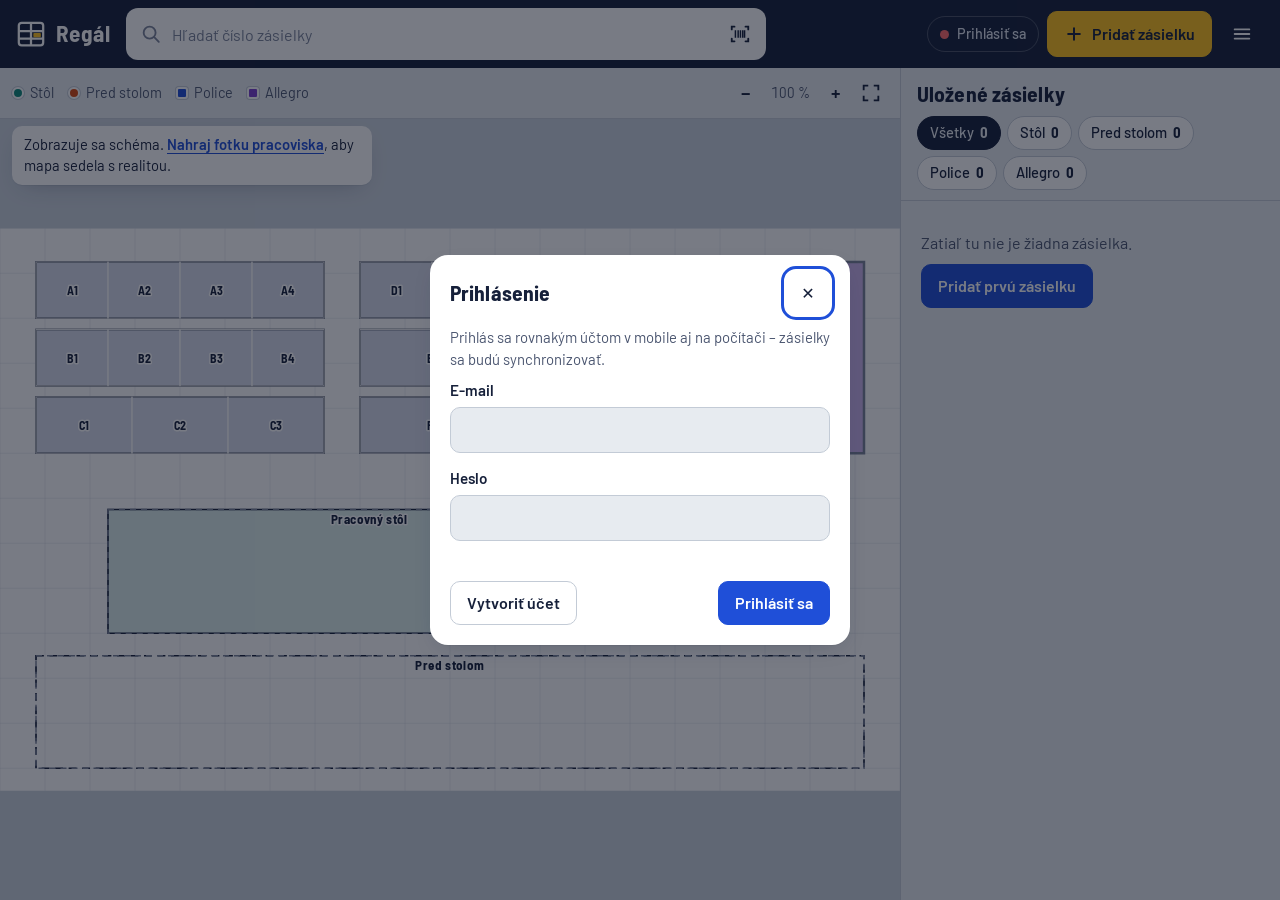
==== index.html @ 39868f77 "Regál 1.0.1 – evidencia zásielok" ====
<!doctype html>
<html lang="sk">
<head>
  <meta charset="utf-8">
  <meta name="viewport" content="width=device-width, initial-scale=1, viewport-fit=cover">
  <title>Regál – kde je zásielka</title>
  <meta name="description" content="Evidencia uložených zásielok: naskenuj, označ miesto, nájdi za pár sekúnd.">
  <meta name="theme-color" content="#16203A">
  <meta name="color-scheme" content="light dark">
  <link rel="manifest" href="manifest.webmanifest">
  <link rel="icon" href="icons/icon.svg" type="image/svg+xml">
  <link rel="apple-touch-icon" href="icons/apple-touch-icon.png">
  <meta name="apple-mobile-web-app-capable" content="yes">
  <meta name="mobile-web-app-capable" content="yes">
  <meta name="apple-mobile-web-app-title" content="Regál">
  <meta name="apple-mobile-web-app-status-bar-style" content="default">
  <link rel="stylesheet" href="css/app.css">
  <script type="module" src="js/app.js"></script>
</head>
<body>
  <a class="skip" href="#q">Preskočiť na hľadanie</a>

  <header class="top">
    <div class="brand" aria-label="Regál">
      <svg viewBox="0 0 32 32" aria-hidden="true"><rect x="3" y="4" width="26" height="24" rx="3" fill="none" stroke="currentColor" stroke-width="2.4"/><path d="M3 13h26M3 21h26M16 4v24" stroke="currentColor" stroke-width="2.4"/><rect x="18.5" y="14.8" width="8" height="4.6" rx="1" fill="var(--signal)"/></svg>
      <span>Regál</span>
    </div>
    <form class="search" role="search" onsubmit="return false">
      <label for="q" class="sr-only">Číslo zásielky</label>
      <svg class="search-ico" viewBox="0 0 24 24" aria-hidden="true"><circle cx="10.5" cy="10.5" r="6.5" fill="none" stroke="currentColor" stroke-width="2"/><path d="m15.5 15.5 5 5" stroke="currentColor" stroke-width="2" stroke-linecap="round"/></svg>
      <input id="q" type="search" placeholder="Hľadať číslo zásielky" autocomplete="off" autocorrect="off" spellcheck="false" autocapitalize="characters" enterkeyhint="search">
      <button type="button" class="icon-btn" id="scan-search" aria-label="Naskenovať a nájsť zásielku" title="Naskenovať a nájsť">
        <svg viewBox="0 0 24 24" aria-hidden="true"><path d="M3 7V4h3M21 7V4h-3M3 17v3h3M21 17v3h-3" fill="none" stroke="currentColor" stroke-width="2" stroke-linecap="round"/><path d="M7 8v8M10 8v8M12.5 8v8M15 8v8M17 8v8" stroke="currentColor" stroke-width="1.6"/></svg>
      </button>
    </form>
    <div class="top-actions">
      <button type="button" class="sync-pill" id="sync-pill" data-state="idle"><span class="dot" aria-hidden="true"></span><span class="txt">Načítavam…</span><span class="txt-short" aria-hidden="true"></span></button>
      <button type="button" class="btn primary add-btn" id="add-btn">
        <svg viewBox="0 0 24 24" aria-hidden="true"><path d="M12 5v14M5 12h14" stroke="currentColor" stroke-width="2.4" stroke-linecap="round"/></svg>
        <span>Pridať zásielku</span>
      </button>
      <button type="button" class="icon-btn" id="menu-btn" aria-label="Nastavenia a nástroje">
        <svg viewBox="0 0 24 24" aria-hidden="true"><path d="M4 7h16M4 12h16M4 17h16" stroke="currentColor" stroke-width="2" stroke-linecap="round"/></svg>
      </button>
    </div>
  </header>

  <div id="banner" class="banner" hidden></div>

  <main class="layout">
    <section class="map-panel" aria-label="Mapa pracoviska">
      <div class="map-tools">
        <ul class="legend" aria-label="Legenda">
          <li><i class="lg lg-table"></i>Stôl</li>
          <li><i class="lg lg-front"></i>Pred stolom</li>
          <li><i class="lg lg-shelf"></i>Police</li>
          <li><i class="lg lg-allegro"></i>Allegro</li>
        </ul>
        <div class="zoom" role="group" aria-label="Priblíženie">
          <button type="button" class="icon-btn small" data-zoom="out" aria-label="Oddialiť">−</button>
          <span id="zoom-level" aria-live="off">100 %</span>
          <button type="button" class="icon-btn small" data-zoom="in" aria-label="Priblížiť">+</button>
          <button type="button" class="icon-btn small" data-zoom="fit" aria-label="Zobraziť celé pracovisko">
            <svg viewBox="0 0 24 24" aria-hidden="true"><path d="M4 9V4h5M20 9V4h-5M4 15v5h5M20 15v5h-5" fill="none" stroke="currentColor" stroke-width="2"/></svg>
          </button>
        </div>
      </div>
      <div id="map" class="map-root"></div>
      <div id="no-photo" class="no-photo" hidden>
        Zobrazuje sa schéma. <button type="button" class="link" data-open-photo>Nahraj fotku pracoviska</button>, aby mapa sedela s realitou.
      </div>

      <div id="place-bar" class="action-bar" hidden>
        <p class="ab-text" data-place-text></p>
        <div class="ab-buttons">
          <button type="button" class="btn" data-place-cancel>Zrušiť</button>
          <button type="button" class="btn primary" data-place-confirm disabled>Potvrdiť miesto</button>
        </div>
      </div>

      <div id="calib-bar" class="action-bar calib" hidden>
        <p class="ab-text">Vyber zónu a potiahni jej rohy na správne miesto na fotke. Celú zónu posunieš potiahnutím jej vnútra.</p>
        <div class="calib-groups" data-calib-groups></div>
        <div class="ab-buttons">
          <button type="button" class="btn small" data-calib-dir>Sektory vedľa seba</button>
          <button type="button" class="btn small" data-calib-reverse>Poradie 1→4</button>
          <button type="button" class="btn small ghost" data-calib-reset>Predvolené</button>
          <span class="spacer"></span>
          <button type="button" class="btn" data-calib-cancel>Zrušiť</button>
          <button type="button" class="btn primary" data-calib-save>Uložiť zóny</button>
        </div>
      </div>

      <article id="result" class="result" hidden aria-live="polite"></article>
    </section>

    <aside class="side" aria-label="Zoznam zásielok">
      <div class="side-head">
        <h2>Uložené zásielky</h2>
        <div class="filters" role="group" aria-label="Filtrovať podľa miesta" id="filters"></div>
      </div>
      <ul id="list" class="plist"></ul>
    </aside>
  </main>

  <nav class="bottom-nav" aria-label="Rýchle akcie">
    <button type="button" data-nav="search"><svg viewBox="0 0 24 24" aria-hidden="true"><circle cx="10.5" cy="10.5" r="6.5" fill="none" stroke="currentColor" stroke-width="2"/><path d="m15.5 15.5 5 5" stroke="currentColor" stroke-width="2" stroke-linecap="round"/></svg>Hľadať</button>
    <button type="button" data-nav="scan-add" class="nav-primary"><svg viewBox="0 0 24 24" aria-hidden="true"><path d="M3 7V4h3M21 7V4h-3M3 17v3h3M21 17v3h-3" fill="none" stroke="currentColor" stroke-width="2" stroke-linecap="round"/><path d="M12 8v8M8 12h8" stroke="currentColor" stroke-width="2.2" stroke-linecap="round"/></svg>Skenovať a pridať</button>
    <button type="button" data-nav="list"><svg viewBox="0 0 24 24" aria-hidden="true"><path d="M8 6h12M8 12h12M8 18h12M4 6h.01M4 12h.01M4 18h.01" stroke="currentColor" stroke-width="2.2" stroke-linecap="round"/></svg>Zoznam</button>
  </nav>

  <!-- Pridanie zásielky -->
  <dialog id="add-dialog" class="sheet" aria-labelledby="add-title">
    <form method="dialog" id="add-form" novalidate>
      <header class="sheet-head">
        <h2 id="add-title">Pridať zásielku</h2>
        <button type="button" class="icon-btn" data-close aria-label="Zavrieť">✕</button>
      </header>
      <label class="field">
        <span>Číslo zásielky</span>
        <div class="input-row">
          <input name="number" id="add-number" class="big-input" autocomplete="off" autocorrect="off" spellcheck="false" autocapitalize="characters" inputmode="text" required>
          <button type="button" class="btn" data-scan-add>
            <svg viewBox="0 0 24 24" aria-hidden="true"><path d="M3 7V4h3M21 7V4h-3M3 17v3h3M21 17v3h-3" fill="none" stroke="currentColor" stroke-width="2" stroke-linecap="round"/><path d="M7 8v8M10 8v8M12.5 8v8M15 8v8M17 8v8" stroke="currentColor" stroke-width="1.6"/></svg>
            Skenovať
          </button>
        </div>
        <small class="field-msg" data-number-msg></small>
      </label>
      <fieldset class="field">
        <legend>Obal</legend>
        <div class="segmented">
          <label><input type="radio" name="package_type" value="box" checked><span>Krabica</span></label>
          <label><input type="radio" name="package_type" value="bag"><span>Sáčok</span></label>
        </div>
      </fieldset>
      <label class="switch-row">
        <input type="checkbox" name="allegro" role="switch">
        <span class="switch" aria-hidden="true"></span>
        <span><b>Allegro zásielka</b><small>Uloží sa rovno na fialovú Allegro policu, bez výberu miesta.</small></span>
      </label>
      <label class="field">
        <span>Poznámka <small>(nepovinné)</small></span>
        <input name="note" maxlength="500" autocomplete="off">
      </label>
      <p class="hint">Miesto vyberieš ďalším krokom jedným ťuknutím na mapu. Na policiach sa sektor určí sám.</p>
      <div class="actions">
        <button type="submit" class="btn primary wide" data-add-submit>Vybrať miesto na mape</button>
      </div>
    </form>
  </dialog>

  <!-- Úprava zásielky -->
  <dialog id="edit-dialog" class="sheet" aria-labelledby="edit-title">
    <form method="dialog" id="edit-form" novalidate>
      <header class="sheet-head">
        <h2 id="edit-title">Upraviť zásielku</h2>
        <button type="button" class="icon-btn" data-close aria-label="Zavrieť">✕</button>
      </header>
      <label class="field">
        <span>Číslo zásielky</span>
        <input name="number" class="big-input" autocomplete="off" spellcheck="false" autocapitalize="characters">
        <small class="field-msg" data-edit-msg></small>
      </label>
      <fieldset class="field">
        <legend>Obal</legend>
        <div class="segmented">
          <label><input type="radio" name="package_type" value="box"><span>Krabica</span></label>
          <label><input type="radio" name="package_type" value="bag"><span>Sáčok</span></label>
        </div>
      </fieldset>
      <label class="switch-row">
        <input type="checkbox" name="allegro" role="switch">
        <span class="switch" aria-hidden="true"></span>
        <span><b>Allegro zásielka</b><small>Po vypnutí vyberieš nové miesto na mape.</small></span>
      </label>
      <label class="field">
        <span>Poznámka</span>
        <input name="note" maxlength="500" autocomplete="off">
      </label>
      <div class="actions">
        <button type="submit" class="btn primary wide">Uložiť zmeny</button>
      </div>
    </form>
  </dialog>

  <!-- Viac zásielok v jednom sektore -->
  <dialog id="cluster-dialog" class="sheet" aria-labelledby="cluster-title">
    <header class="sheet-head">
      <h2 id="cluster-title">Zásielky v sektore</h2>
      <button type="button" class="icon-btn" data-close aria-label="Zavrieť">✕</button>
    </header>
    <ul class="plist compact" data-cluster-list></ul>
  </dialog>

  <!-- Skener -->
  <dialog id="scanner-dialog" class="scanner" aria-labelledby="scan-title">
    <header class="sheet-head on-dark">
      <h2 id="scan-title" data-scan-title>Naskenuj čiarový kód</h2>
      <button type="button" class="icon-btn" data-close aria-label="Zavrieť skener">✕</button>
    </header>
    <div class="scan-view">
      <video muted playsinline autoplay></video>
      <div class="scan-window" aria-hidden="true"></div>
    </div>
    <p class="scan-msg" data-scan-msg role="status"></p>
    <div class="scan-actions">
      <button type="button" class="btn on-dark" data-torch hidden aria-pressed="false">Svetlo</button>
      <label class="btn on-dark file-btn">Odfotiť štítok<input type="file" accept="image/*" capture="environment" data-scan-file></label>
    </div>
  </dialog>

  <!-- Prihlásenie -->
  <dialog id="login-dialog" class="sheet narrow" aria-labelledby="login-title">
    <form id="login-form" novalidate>
      <header class="sheet-head">
        <h2 id="login-title">Prihlásenie</h2>
        <button type="button" class="icon-btn" data-close aria-label="Zavrieť">✕</button>
      </header>
      <p class="hint">Prihlás sa rovnakým účtom v mobile aj na počítači – zásielky sa budú synchronizovať.</p>
      <label class="field"><span>E-mail</span><input name="email" type="email" autocomplete="username" required></label>
      <label class="field"><span>Heslo</span><input name="password" type="password" autocomplete="current-password" minlength="6" required></label>
      <p class="field-msg error" data-login-msg role="alert"></p>
      <div class="actions split">
        <button type="button" class="btn" data-signup>Vytvoriť účet</button>
        <button type="submit" class="btn primary">Prihlásiť sa</button>
      </div>
    </form>
  </dialog>

  <!-- Pripojenie k Supabase -->
  <dialog id="setup-dialog" class="sheet narrow" aria-labelledby="setup-title">
    <form id="setup-form" novalidate>
      <header class="sheet-head">
        <h2 id="setup-title">Pripojenie k databáze</h2>
        <button type="button" class="icon-btn" data-close aria-label="Zavrieť">✕</button>
      </header>
      <p class="hint">Údaje nájdeš v Supabase → Project Settings → API. Vlož iba <b>anon / publishable</b> kľúč, nikdy nie service_role.</p>
      <label class="field"><span>Project URL</span><input name="url" placeholder="https://xxxx.supabase.co" autocomplete="off" required></label>
      <label class="field"><span>Anon / publishable key</span><input name="key" autocomplete="off" required></label>
      <p class="field-msg error" data-setup-msg role="alert"></p>
      <div class="actions"><button type="submit" class="btn primary wide">Uložiť pripojenie</button></div>
    </form>
  </dialog>

  <!-- Nastavenia -->
  <dialog id="settings-dialog" class="sheet wide" aria-labelledby="settings-title">
    <header class="sheet-head">
      <h2 id="settings-title">Nastavenia a nástroje</h2>
      <button type="button" class="icon-btn" data-close aria-label="Zavrieť">✕</button>
    </header>
    <div class="settings" data-settings></div>
    <input type="file" accept="image/*" hidden data-photo-file>
    <input type="file" accept=".json,.csv,application/json,text/csv" hidden data-import-file>
  </dialog>

  <!-- Náhľad importu -->
  <dialog id="import-dialog" class="sheet" aria-labelledby="import-title">
    <header class="sheet-head">
      <h2 id="import-title">Import zásielok</h2>
      <button type="button" class="icon-btn" data-close aria-label="Zavrieť">✕</button>
    </header>
    <div data-import-body></div>
  </dialog>

  <!-- Sken z videa -->
  <dialog id="video-dialog" class="sheet full" aria-labelledby="video-title">
    <header class="sheet-head">
      <h2 id="video-title">Sken pracoviska z videa</h2>
      <button type="button" class="icon-btn" data-close aria-label="Zavrieť">✕</button>
    </header>
    <div class="video-body" data-video-body></div>
  </dialog>

  <!-- Inštalácia na iPhone -->
  <dialog id="ios-dialog" class="sheet narrow" aria-labelledby="ios-title">
    <header class="sheet-head">
      <h2 id="ios-title">Pridať Regál na plochu</h2>
      <button type="button" class="icon-btn" data-close aria-label="Zavrieť">✕</button>
    </header>
    <ol class="steps">
      <li>V Safari ťukni na tlačidlo <b>Zdieľať</b> (štvorec so šípkou).</li>
      <li>Vyber <b>Pridať na plochu</b>.</li>
      <li>Potvrď <b>Pridať</b>. Pri prvom skenovaní povoľ fotoaparát.</li>
    </ol>
  </dialog>

  <div id="toasts" class="toasts" aria-live="polite"></div>
  <noscript><p class="noscript">Regál potrebuje zapnutý JavaScript.</p></noscript>
</body>
</html>
---- css/app.css ----
/* Regál – vizuálny jazyk: značenie skladovej podlahy a regálov.
   Chladný betón, atramentová modrá, signálna žltá iba pre nájdenú zásielku. */

@font-face { font-family: 'Barlow'; font-weight: 400; font-display: swap; src: url(../fonts/barlow-latin-ext-400-normal.woff2) format('woff2'); unicode-range: U+0100-02AF, U+1E00-1EFF, U+2020, U+20A0-20AB, U+20AD-20C0, U+2113, U+2C60-2C7F, U+A720-A7FF; }
@font-face { font-family: 'Barlow'; font-weight: 400; font-display: swap; src: url(../fonts/barlow-latin-400-normal.woff2) format('woff2'); unicode-range: U+0000-00FF, U+0131, U+0152-0153, U+02BB-02BC, U+02C6, U+02DA, U+02DC, U+2000-206F, U+2122, U+2191, U+2193, U+2212, U+2215, U+FEFF, U+FFFD; }
@font-face { font-family: 'Barlow'; font-weight: 500; font-display: swap; src: url(../fonts/barlow-latin-ext-500-normal.woff2) format('woff2'); unicode-range: U+0100-02AF, U+1E00-1EFF, U+2020, U+20A0-20AB, U+20AD-20C0, U+2113, U+2C60-2C7F, U+A720-A7FF; }
@font-face { font-family: 'Barlow'; font-weight: 500; font-display: swap; src: url(../fonts/barlow-latin-500-normal.woff2) format('woff2'); unicode-range: U+0000-00FF, U+0131, U+0152-0153, U+02BB-02BC, U+02C6, U+02DA, U+02DC, U+2000-206F, U+2122, U+2191, U+2193, U+2212, U+2215, U+FEFF, U+FFFD; }
@font-face { font-family: 'Barlow'; font-weight: 600; font-display: swap; src: url(../fonts/barlow-latin-ext-600-normal.woff2) format('woff2'); unicode-range: U+0100-02AF, U+1E00-1EFF, U+2020, U+20A0-20AB, U+20AD-20C0, U+2113, U+2C60-2C7F, U+A720-A7FF; }
@font-face { font-family: 'Barlow'; font-weight: 600; font-display: swap; src: url(../fonts/barlow-latin-600-normal.woff2) format('woff2'); unicode-range: U+0000-00FF, U+0131, U+0152-0153, U+02BB-02BC, U+02C6, U+02DA, U+02DC, U+2000-206F, U+2122, U+2191, U+2193, U+2212, U+2215, U+FEFF, U+FFFD; }
@font-face { font-family: 'Barlow'; font-weight: 700; font-display: swap; src: url(../fonts/barlow-latin-ext-700-normal.woff2) format('woff2'); unicode-range: U+0100-02AF, U+1E00-1EFF, U+2020, U+20A0-20AB, U+20AD-20C0, U+2113, U+2C60-2C7F, U+A720-A7FF; }
@font-face { font-family: 'Barlow'; font-weight: 700; font-display: swap; src: url(../fonts/barlow-latin-700-normal.woff2) format('woff2'); unicode-range: U+0000-00FF, U+0131, U+0152-0153, U+02BB-02BC, U+02C6, U+02DA, U+02DC, U+2000-206F, U+2122, U+2191, U+2193, U+2212, U+2215, U+FEFF, U+FFFD; }
@font-face { font-family: 'Barlow Semi Condensed'; font-weight: 600; font-display: swap; src: url(../fonts/barlow-semi-condensed-latin-ext-600-normal.woff2) format('woff2'); unicode-range: U+0100-02AF, U+1E00-1EFF, U+2020, U+20A0-20AB, U+20AD-20C0, U+2113, U+2C60-2C7F, U+A720-A7FF; }
@font-face { font-family: 'Barlow Semi Condensed'; font-weight: 600; font-display: swap; src: url(../fonts/barlow-semi-condensed-latin-600-normal.woff2) format('woff2'); unicode-range: U+0000-00FF, U+0131, U+0152-0153, U+02BB-02BC, U+02C6, U+02DA, U+02DC, U+2000-206F, U+2122, U+2191, U+2193, U+2212, U+2215, U+FEFF, U+FFFD; }
@font-face { font-family: 'Barlow Semi Condensed'; font-weight: 700; font-display: swap; src: url(../fonts/barlow-semi-condensed-latin-ext-700-normal.woff2) format('woff2'); unicode-range: U+0100-02AF, U+1E00-1EFF, U+2020, U+20A0-20AB, U+20AD-20C0, U+2113, U+2C60-2C7F, U+A720-A7FF; }
@font-face { font-family: 'Barlow Semi Condensed'; font-weight: 700; font-display: swap; src: url(../fonts/barlow-semi-condensed-latin-700-normal.woff2) format('woff2'); unicode-range: U+0000-00FF, U+0131, U+0152-0153, U+02BB-02BC, U+02C6, U+02DA, U+02DC, U+2000-206F, U+2122, U+2191, U+2193, U+2212, U+2215, U+FEFF, U+FFFD; }

:root {
  color-scheme: light;
  --paper: #E7EBF0;
  --paper-2: #DCE2E9;
  --card: #FFFFFF;
  --ink: #16203A;
  --ink-2: #4B5670;
  --ink-3: #7B849A;
  --line: #C3CBD6;
  --action: #1F4FD8;
  --action-ink: #FFFFFF;
  --signal: #FFC21A;
  --signal-ink: #16203A;
  --danger: #C62F2F;
  --ok: #17845F;
  --warn: #B26A00;
  --c-table: #0E8A7A;
  --c-front: #D9480F;
  --c-shelf: #1F4FD8;
  --c-allegro: #7B3FCF;
  --map-bg: #CBD3DD;
  --shadow: 0 1px 0 rgba(22, 32, 58, .06), 0 8px 24px -12px rgba(22, 32, 58, .35);
  --f-body: 'Barlow', system-ui, -apple-system, 'Segoe UI', Roboto, sans-serif;
  --f-sign: 'Barlow Semi Condensed', 'Barlow', system-ui, sans-serif;
  --top-h: 64px;
  --nav-h: 0px;
}
@media (prefers-color-scheme: dark) {
  :root:not([data-theme="light"]) {
    color-scheme: dark;
    --paper: #0F1524;
    --paper-2: #151D30;
    --card: #1A2338;
    --ink: #E9EDF5;
    --ink-2: #AEB7CB;
    --ink-3: #7F89A1;
    --line: #2C3753;
    --action: #5B83FF;
    --action-ink: #0B1020;
    --danger: #FF6B6B;
    --ok: #3CC48E;
    --warn: #F0A23A;
    --c-table: #2CC4AE;
    --c-front: #FF7A3D;
    --c-shelf: #6F95FF;
    --c-allegro: #B286FF;
    --map-bg: #1E283F;
    --shadow: 0 10px 30px -14px rgba(0, 0, 0, .8);
  }
}

*, *::before, *::after { box-sizing: border-box; }
[hidden] { display: none !important; }
html, body { height: 100%; }
body {
  margin: 0;
  font: 400 16px/1.45 var(--f-body);
  color: var(--ink);
  background: var(--paper);
  -webkit-font-smoothing: antialiased;
  -webkit-tap-highlight-color: transparent;
  padding-top: env(safe-area-inset-top, 0px);
}
button, input, select, textarea { font: inherit; color: inherit; }
button { cursor: pointer; }
h1, h2, h3 { font-family: var(--f-sign); font-weight: 700; line-height: 1.1; margin: 0; letter-spacing: .005em; }
h2 { font-size: 1.35rem; }
h3 { font-size: 1.1rem; }
p { margin: 0 0 .6em; }
.sr-only { position: absolute; width: 1px; height: 1px; overflow: hidden; clip: rect(0 0 0 0); white-space: nowrap; }
.skip { position: absolute; left: -999px; top: 8px; background: var(--card); padding: 8px 12px; z-index: 100; }
.skip:focus { left: 8px; }
:focus-visible { outline: 3px solid var(--action); outline-offset: 2px; }
.muted { color: var(--ink-2); }
.mono { font-family: var(--f-sign); font-variant-numeric: tabular-nums; letter-spacing: .03em; }
svg { width: 22px; height: 22px; flex: none; }

/* ------------------------------------------------------------ tlačidlá */
.btn {
  display: inline-flex; align-items: center; justify-content: center; gap: 8px;
  min-height: 44px; padding: 0 16px;
  border: 1.5px solid var(--line); border-radius: 10px;
  background: var(--card); color: var(--ink);
  font-weight: 600; white-space: nowrap;
}
.btn:hover { border-color: var(--ink-3); }
.btn:disabled { opacity: .45; cursor: not-allowed; }
.btn.primary { background: var(--action); border-color: var(--action); color: var(--action-ink); }
.btn.primary:hover { filter: brightness(1.08); }
.btn.danger { background: var(--danger); border-color: var(--danger); color: #fff; }
.btn.ghost { background: transparent; border-color: transparent; color: var(--ink-2); }
.btn.small { min-height: 36px; padding: 0 12px; font-size: .92rem; border-radius: 8px; }
.btn.wide { width: 100%; }
.btn svg { width: 20px; height: 20px; }
.link { background: none; border: 0; padding: 0; color: var(--action); font-weight: 600; text-decoration: underline; text-underline-offset: 3px; }
.icon-btn {
  display: inline-grid; place-items: center; width: 44px; height: 44px;
  border: 0; border-radius: 10px; background: transparent; color: var(--ink);
}
.icon-btn:hover { background: var(--paper-2); }
.icon-btn.small { width: 34px; height: 34px; font-size: 1.2rem; font-weight: 600; }

/* ------------------------------------------------------------ hlavička */
.top {
  position: sticky; top: 0; z-index: 20;
  display: grid; grid-template-columns: auto minmax(0, 1fr) auto; gap: 16px; align-items: center;
  min-height: 64px; padding: 8px max(16px, env(safe-area-inset-right)) 8px max(16px, env(safe-area-inset-left));
  background: var(--ink); color: var(--paper);
}
.brand { display: flex; align-items: center; gap: 10px; font: 700 1.45rem/1 var(--f-sign); letter-spacing: .02em; color: #fff; }
.brand svg { width: 30px; height: 30px; color: #fff; }
.search {
  position: relative; display: flex; align-items: center; max-width: 640px; width: 100%;
  background: var(--card); color: var(--ink); border-radius: 12px; border: 2px solid transparent;
}
.search:focus-within { border-color: var(--signal); }
.search-ico { position: absolute; left: 12px; color: var(--ink-3); pointer-events: none; }
.search input {
  flex: 1; min-width: 0; height: 48px; border: 0; background: transparent; padding: 0 8px 0 44px;
  font: 600 1.15rem var(--f-sign); letter-spacing: .03em; font-variant-numeric: tabular-nums;
}
.search input::placeholder { font: 400 1rem var(--f-body); letter-spacing: 0; color: var(--ink-3); }
.search input:focus { outline: none; }
.search .icon-btn { margin-right: 2px; color: var(--ink); }
.top-actions { display: flex; align-items: center; gap: 8px; }
.top .icon-btn { color: #fff; }
.top .icon-btn:hover { background: rgba(255,255,255,.1); }
.top .search .icon-btn { color: var(--ink); }
.top .search .icon-btn:hover { background: var(--paper-2); }
.add-btn { min-height: 46px; }
.top .btn.primary { background: var(--signal); border-color: var(--signal); color: var(--signal-ink); }

.sync-pill {
  display: inline-flex; align-items: center; gap: 8px; height: 36px; padding: 0 12px;
  border-radius: 18px; border: 1.5px solid rgba(255,255,255,.22); background: transparent; color: #DDE3EE;
  font-size: .9rem; font-weight: 500; white-space: nowrap;
}
.sync-pill .txt-short { display: none; }
.sync-pill .dot { width: 9px; height: 9px; border-radius: 50%; background: #9AA5BC; }
.sync-pill[data-state="ok"] .dot { background: #3CC48E; }
.sync-pill[data-state="syncing"] .dot { background: var(--signal); animation: blink 1s infinite; }
.sync-pill[data-state="offline"] .dot { background: #F0A23A; }
.sync-pill[data-state="error"] .dot, .sync-pill[data-state="signed_out"] .dot, .sync-pill[data-state="no_config"] .dot { background: #FF6B6B; }
@keyframes blink { 50% { opacity: .3; } }

.banner {
  display: flex; flex-wrap: wrap; gap: 8px 16px; align-items: center; justify-content: space-between;
  padding: 10px 16px; background: var(--signal); color: var(--signal-ink); font-weight: 600;
}

/* ------------------------------------------------------------ rozloženie */
.layout {
  display: grid; grid-template-columns: minmax(0, 1fr) 380px;
  height: calc(100dvh - var(--top-h) - env(safe-area-inset-top, 0px));
}
.map-panel { position: relative; display: flex; flex-direction: column; min-height: 0; background: var(--map-bg); }
.side { display: flex; flex-direction: column; min-height: 0; background: var(--paper); border-left: 1px solid var(--line); }

.map-tools {
  display: flex; align-items: center; justify-content: space-between; gap: 12px; flex-wrap: wrap;
  padding: 8px 12px; background: var(--paper); border-bottom: 1px solid var(--line);
}
.legend { display: flex; gap: 14px; list-style: none; margin: 0; padding: 0; font-size: .9rem; color: var(--ink-2); flex-wrap: wrap; }
.legend li { display: flex; align-items: center; gap: 6px; }
.lg { width: 12px; height: 12px; border-radius: 50%; display: inline-block; border: 2px solid var(--card); box-shadow: 0 0 0 1px var(--line); }
.lg-table { background: var(--c-table); } .lg-front { background: var(--c-front); }
.lg-shelf { background: var(--c-shelf); border-radius: 3px; } .lg-allegro { background: var(--c-allegro); border-radius: 3px; }
.zoom { display: flex; align-items: center; gap: 2px; font-variant-numeric: tabular-nums; font-size: .9rem; color: var(--ink-2); }
.zoom span { min-width: 52px; text-align: center; }

.map-root { position: relative; flex: 1; min-height: 0; }
.map-viewport { position: absolute; inset: 0; overflow: hidden; touch-action: none; user-select: none; -webkit-user-select: none; cursor: grab; }
.map-viewport[data-mode="place"] { cursor: crosshair; }
.map-viewport:active { cursor: grabbing; }
.map-viewport:focus-visible { outline-offset: -4px; }
.map-stage { position: absolute; left: 0; top: 0; transform-origin: 0 0; will-change: transform; }
.map-stage.animate { transition: transform .45s cubic-bezier(.2, .8, .2, 1); }
.map-photo, .map-schematic, .map-overlay, .map-markers { position: absolute; inset: 0; width: 100%; height: 100%; }
.map-photo { object-fit: fill; pointer-events: none; }
.map-overlay { overflow: visible; }

.sch-floor { fill: var(--card); }
.sch-grid { stroke: var(--line); stroke-width: 1; opacity: .5; }
.sch-block { stroke: var(--ink); stroke-width: 3; }
.sch-shelf { fill: color-mix(in srgb, var(--c-shelf) 10%, var(--card)); }
.sch-allegro { fill: color-mix(in srgb, var(--c-allegro) 22%, var(--card)); }
.sch-table { fill: color-mix(in srgb, var(--c-table) 14%, var(--card)); }
.sch-front { fill: none; stroke-dasharray: 14 10; }

.zone { fill: transparent; stroke: rgba(255,255,255,.85); stroke-width: 1.5; vector-effect: non-scaling-stroke; stroke-dasharray: 6 5; }
.zone-allegro { fill: color-mix(in srgb, var(--c-allegro) 22%, transparent); stroke: var(--c-allegro); stroke-dasharray: none; stroke-width: 2.5; }
.zone.is-found { stroke: var(--signal); stroke-width: 3.5; stroke-dasharray: none; }
.zone-label { font: 700 13px var(--f-sign); fill: #fff; paint-order: stroke; stroke: rgba(22, 32, 58, .75); stroke-width: 3px; letter-spacing: .03em; }
.zone-label-allegro { font-size: 16px; }
.sector { fill: rgba(22, 32, 58, .08); stroke: rgba(255,255,255,.9); stroke-width: 1.2; vector-effect: non-scaling-stroke; }
.sector.has { fill: color-mix(in srgb, var(--c-shelf) 20%, transparent); }
.sector.is-found { fill: color-mix(in srgb, var(--signal) 55%, transparent); stroke: var(--signal); stroke-width: 3; }
.sector-label { font: 700 12px var(--f-sign); fill: #fff; paint-order: stroke; stroke: rgba(22, 32, 58, .7); stroke-width: 3px; pointer-events: none; }
.map-schematic ~ .map-overlay .zone { stroke: var(--ink-3); }
.map-photo[hidden] ~ .map-overlay .sector-label, .map-photo[hidden] ~ .map-overlay .zone-label { fill: var(--ink); stroke: var(--card); }

.calib-quad { fill: rgba(31, 79, 216, .10); stroke: var(--action); stroke-width: 1.5; vector-effect: non-scaling-stroke; }
.calib-quad.active { fill: rgba(255, 194, 26, .28); stroke: var(--signal); stroke-width: 3; cursor: move; }
.calib-handle { fill: var(--signal); stroke: var(--ink); stroke-width: 2; vector-effect: non-scaling-stroke; cursor: grab; }
.calib-name { font: 700 15px var(--f-sign); fill: var(--ink); paint-order: stroke; stroke: var(--signal); stroke-width: 4px; pointer-events: none; }

/* body zásielok – veľkosť sa nemení so zoomom (--inv) */
.marker {
  position: absolute; width: 0; height: 0; padding: 0; border: 0; background: none;
  transform: scale(var(--inv, 1)); transform-origin: 0 0; z-index: 2;
}
.marker-dot {
  position: absolute; left: 0; top: 0; translate: -50% -50%;
  display: grid; place-items: center; min-width: 34px; height: 34px; padding: 0 6px;
  border-radius: 17px; border: 2.5px solid #fff;
  background: var(--c-shelf); color: #fff; box-shadow: 0 2px 6px rgba(0,0,0,.35);
  font: 700 13px/1 var(--f-sign); font-variant-numeric: tabular-nums; letter-spacing: .02em;
}
.marker.loc-table .marker-dot { background: var(--c-table); }
.marker.loc-front .marker-dot { background: var(--c-front); }
.marker.loc-allegro .marker-dot { background: var(--c-allegro); border-radius: 8px; }
.marker.loc-shelf .marker-dot { border-radius: 8px; }
.marker.bag .marker-dot { border-style: dashed; }
.marker.cluster .marker-dot { font-size: 15px; min-width: 32px; }
.marker.pending .marker-dot::after {
  content: ''; position: absolute; right: -4px; top: -4px; width: 11px; height: 11px; border-radius: 50%;
  background: var(--warn); border: 2px solid #fff;
}
.marker.selected { z-index: 4; }
.marker.selected .marker-dot { outline: 3px solid var(--ink); outline-offset: 1px; }
.marker.draggable .marker-dot { cursor: grab; }
.marker.dragging .marker-dot { cursor: grabbing; scale: 1.15; box-shadow: 0 8px 20px rgba(0,0,0,.45); }
.marker.found { z-index: 5; }
.marker.found .marker-dot { background: var(--signal); color: var(--signal-ink); border-color: var(--ink); scale: 1.2; }
.marker-ring {
  position: absolute; left: 0; top: 0; width: 64px; height: 64px; translate: -50% -50%; border-radius: 50%;
  border: 5px solid transparent;
  background: repeating-conic-gradient(var(--signal) 0 22.5deg, var(--ink) 22.5deg 45deg) border-box;
  -webkit-mask: linear-gradient(#000 0 0) padding-box exclude, linear-gradient(#000 0 0) border-box;
  mask: linear-gradient(#000 0 0) padding-box exclude, linear-gradient(#000 0 0) border-box;
  animation: ring 1.6s ease-out infinite; pointer-events: none;
}
@keyframes ring { 0% { scale: .7; opacity: 1; rotate: 0deg; } 100% { scale: 1.45; opacity: 0; rotate: 90deg; } }
.marker.preview .marker-dot { background: var(--ink); outline: 3px dashed var(--signal); outline-offset: 2px; font-size: 12px; white-space: nowrap; }

.no-photo {
  position: absolute; left: 12px; top: 58px; z-index: 6; max-width: 360px;
  padding: 8px 12px; border-radius: 10px; background: var(--card); box-shadow: var(--shadow); font-size: .92rem;
}

/* panel akcií nad mapou (výber miesta, kalibrácia) */
.action-bar {
  /* je súčasťou toku pod mapou – nikdy nezakrýva spodok mapy (zóna „Pred stolom“) */
  position: relative; margin: 8px; z-index: 12;
  display: flex; flex-wrap: wrap; align-items: center; gap: 10px 16px;
  padding: 12px 14px; border-radius: 14px; background: var(--ink); color: #fff; box-shadow: var(--shadow);
}
.action-bar .ab-text { flex: 1 1 240px; margin: 0; font-weight: 500; }
.action-bar .ab-text b { font-family: var(--f-sign); font-size: 1.15rem; color: var(--signal); }
.action-bar .ab-buttons { display: flex; flex-wrap: wrap; gap: 8px; align-items: center; }
.action-bar .btn:not(.primary) { background: transparent; color: #fff; border-color: rgba(255,255,255,.35); }
.action-bar .btn.primary { background: var(--signal); border-color: var(--signal); color: var(--signal-ink); }
.action-bar[data-kind="warn"] .ab-text { color: var(--signal); }
.action-bar .spacer { flex: 1; }
.calib-groups { display: flex; flex-wrap: wrap; gap: 6px; width: 100%; }
.calib-groups button {
  min-width: 44px; height: 36px; padding: 0 10px; border-radius: 8px;
  border: 1.5px solid rgba(255,255,255,.35); background: transparent; color: #fff; font: 700 1rem var(--f-sign);
}
.calib-groups button[aria-pressed="true"] { background: var(--signal); color: var(--signal-ink); border-color: var(--signal); }

/* ------------------------------------------------------------ výsledok hľadania */
.result {
  position: absolute; z-index: 10; top: 58px; right: 12px; width: min(380px, calc(100% - 24px));
  background: var(--card); border-radius: 16px; box-shadow: var(--shadow); overflow: hidden;
  animation: rise .22s ease-out;
}
@keyframes rise { from { translate: 0 8px; opacity: 0; } }
.result-close { position: absolute; right: 6px; top: 6px; }
.res-head { padding: 14px 52px 6px 16px; }
.res-number { font: 700 clamp(1.4rem, 3.6vw, 1.75rem)/1.05 var(--f-sign); letter-spacing: .03em; font-variant-numeric: tabular-nums; word-break: break-all; }
.res-carrier { font-size: .85rem; color: var(--ink-2); }
.res-place {
  display: flex; align-items: center; gap: 14px; margin: 8px 16px; padding: 12px 14px;
  border-radius: 10px; background: var(--signal); color: var(--signal-ink);
  border: 6px solid transparent;
  background: linear-gradient(var(--signal), var(--signal)) padding-box,
              repeating-linear-gradient(-45deg, var(--ink) 0 10px, var(--signal) 10px 20px) border-box;
}
.res-place .where { font-weight: 600; font-size: 1rem; line-height: 1.2; }
.res-place .big { font: 700 3rem/0.9 var(--f-sign); letter-spacing: .01em; }
.res-place.allegro { --signal: #E6D7FF; }
.res-meta { display: flex; flex-wrap: wrap; gap: 6px; padding: 2px 16px 8px; }
.chip { display: inline-flex; align-items: center; gap: 6px; height: 28px; padding: 0 10px; border-radius: 14px; background: var(--paper); font-size: .88rem; font-weight: 500; }
.chip.allegro { background: color-mix(in srgb, var(--c-allegro) 18%, var(--card)); color: var(--c-allegro); }
.res-note { padding: 0 16px 8px; color: var(--ink-2); }
.res-state { display: flex; align-items: center; gap: 8px; padding: 8px 16px; font-size: .9rem; border-top: 1px solid var(--line); }
.res-state[data-state="verified"] { color: var(--ok); }
.res-state[data-state="pending"], .res-state[data-state="offline"], .res-state[data-state="unverified"] { color: var(--warn); }
.res-state[data-state="missing"] { color: var(--danger); }
.res-actions { display: grid; grid-template-columns: 1fr auto auto; gap: 8px; padding: 10px 16px 16px; }
.res-hint { padding: 0 16px 12px; font-size: .88rem; color: var(--ink-2); margin: 0; }
.res-empty { padding: 16px; }
.release-btn { min-height: 52px; font-size: 1.05rem; }
.suggest { display: flex; flex-wrap: wrap; gap: 6px; margin-top: 8px; }

/* ------------------------------------------------------------ zoznam */
.side-head { padding: 14px 16px 10px; border-bottom: 1px solid var(--line); }
.side-head h2 { margin-bottom: 10px; }
.filters { display: flex; flex-wrap: wrap; gap: 6px; }
.filters button {
  display: inline-flex; align-items: center; gap: 6px; height: 34px; padding: 0 12px;
  border-radius: 17px; border: 1.5px solid var(--line); background: var(--card); font-weight: 500; font-size: .92rem;
}
.filters button b { font-family: var(--f-sign); font-variant-numeric: tabular-nums; }
.filters button[aria-pressed="true"] { background: var(--ink); color: var(--paper); border-color: var(--ink); }
.plist { list-style: none; margin: 0; padding: 6px 8px 24px; overflow: auto; flex: 1; }
.plist li + li { border-top: 1px solid var(--line); }
.prow {
  display: grid; grid-template-columns: 10px minmax(0, 1fr) auto; gap: 4px 12px; align-items: center;
  width: 100%; padding: 10px 8px; border: 0; border-radius: 10px; background: transparent; text-align: left;
}
.prow:hover { background: var(--card); }
.prow[aria-current="true"] { background: var(--card); box-shadow: inset 4px 0 0 var(--signal); }
.prow .bar { width: 10px; height: 34px; border-radius: 3px; background: var(--c-shelf); grid-row: span 2; }
.prow .bar.loc-table { background: var(--c-table); } .prow .bar.loc-front { background: var(--c-front); } .prow .bar.loc-allegro { background: var(--c-allegro); }
.prow .num { font: 700 1.08rem var(--f-sign); letter-spacing: .03em; font-variant-numeric: tabular-nums; overflow: hidden; text-overflow: ellipsis; white-space: nowrap; }
.prow .where { font-size: .9rem; color: var(--ink-2); }
.prow .tag { grid-row: span 2; font: 700 1.25rem var(--f-sign); color: var(--ink-2); }
.prow .pend { color: var(--warn); font-size: .82rem; font-weight: 600; }
.empty { padding: 24px 12px; color: var(--ink-2); }
.empty .btn { margin-top: 10px; }

/* ------------------------------------------------------------ dialógy */
dialog { border: 0; padding: 0; color: var(--ink); background: var(--card); }
dialog::backdrop { background: rgba(10, 16, 32, .55); }
.sheet {
  width: min(520px, calc(100vw - 24px)); max-height: calc(100dvh - 32px);
  border-radius: 18px; box-shadow: var(--shadow); overflow: auto;
  padding: 0 20px 20px;
}
.sheet.narrow { width: min(420px, calc(100vw - 24px)); }
.sheet.wide { width: min(760px, calc(100vw - 24px)); }
.sheet.full { width: min(980px, calc(100vw - 16px)); height: calc(100dvh - 24px); }
.sheet-head { position: sticky; top: 0; z-index: 2; display: flex; align-items: center; justify-content: space-between; gap: 12px; padding: 16px 0 12px; background: var(--card); }
.field { display: block; margin: 0 0 14px; border: 0; padding: 0; }
.field > span, .field > legend { display: block; margin-bottom: 6px; font-weight: 600; font-size: .95rem; }
.field small { font-weight: 400; color: var(--ink-3); }
.field input, .field select {
  width: 100%; height: 46px; padding: 0 12px; border-radius: 10px; border: 1.5px solid var(--line); background: var(--paper);
}
.field input:focus, .field select:focus { outline: none; border-color: var(--action); background: var(--card); }
.field.inline { display: flex; align-items: center; gap: 12px; }
.field.inline > span { margin: 0; }
.field.inline select { width: auto; }
.big-input { font: 700 1.35rem var(--f-sign) !important; letter-spacing: .04em; font-variant-numeric: tabular-nums; height: 54px !important; }
.input-row { display: flex; gap: 8px; }
.input-row input { flex: 1; min-width: 0; }
.input-row .btn { height: 54px; }
.field-msg { display: block; min-height: 1.2em; margin-top: 6px; font-size: .9rem; color: var(--ink-2); }
.field-msg.error, .field-msg[data-kind="error"] { color: var(--danger); }
.field-msg[data-kind="warn"] { color: var(--warn); }
.field-msg[data-kind="ok"] { color: var(--ok); }
.segmented { display: grid; grid-template-columns: 1fr 1fr; gap: 0; border: 1.5px solid var(--line); border-radius: 12px; overflow: hidden; }
.segmented label { position: relative; }
.segmented input { position: absolute; opacity: 0; inset: 0; }
.segmented span { display: grid; place-items: center; height: 48px; font-weight: 600; }
.segmented label + label span { border-left: 1.5px solid var(--line); }
.segmented input:checked + span { background: var(--ink); color: var(--paper); }
.segmented input:focus-visible + span { outline: 3px solid var(--action); outline-offset: -3px; }
.switch-row { display: grid; grid-template-columns: auto 1fr; gap: 12px; align-items: center; margin: 4px 0 16px; padding: 12px; border-radius: 12px; background: color-mix(in srgb, var(--c-allegro) 9%, var(--card)); border: 1.5px solid color-mix(in srgb, var(--c-allegro) 30%, var(--line)); }
.switch-row input { position: absolute; opacity: 0; }
.switch { width: 46px; height: 28px; border-radius: 14px; background: var(--line); position: relative; transition: background .15s; }
.switch::after { content: ''; position: absolute; left: 3px; top: 3px; width: 22px; height: 22px; border-radius: 50%; background: #fff; transition: translate .15s; box-shadow: 0 1px 3px rgba(0,0,0,.3); }
.switch-row input:checked + .switch { background: var(--c-allegro); }
.switch-row input:checked + .switch::after { translate: 18px 0; }
.switch-row input:focus-visible + .switch { outline: 3px solid var(--action); outline-offset: 2px; }
.switch-row small { display: block; color: var(--ink-2); }
.hint { color: var(--ink-2); font-size: .93rem; }
.actions { display: flex; gap: 10px; margin-top: 8px; }
.actions.split { justify-content: space-between; flex-wrap: wrap; }
.check { display: inline-flex; align-items: center; gap: 8px; font-weight: 500; }
.check input { width: 20px; height: 20px; accent-color: var(--action); }

/* skener */
.scanner { width: min(560px, 100vw); max-height: 100dvh; background: #0B1020; color: #fff; border-radius: 18px; padding: 0 16px 16px; }
.scanner .sheet-head { background: #0B1020; }
.scanner .icon-btn { color: #fff; }
.scan-view { position: relative; border-radius: 12px; overflow: hidden; background: #000; aspect-ratio: 4 / 3; }
.scan-view video { width: 100%; height: 100%; object-fit: cover; display: block; }
.scan-window {
  position: absolute; left: 7%; right: 7%; top: 22%; bottom: 22%; border-radius: 10px;
  box-shadow: 0 0 0 999px rgba(0, 0, 0, .45); border: 3px solid var(--signal);
}
.scan-window::after { content: ''; position: absolute; left: 6%; right: 6%; top: 50%; height: 2px; background: var(--signal); opacity: .8; animation: scanline 1.6s ease-in-out infinite alternate; }
@keyframes scanline { from { translate: 0 -30px; } to { translate: 0 30px; } }
.scan-msg { min-height: 3em; margin: 12px 2px; font-size: .95rem; color: #D7DEEA; }
.scan-msg[data-kind="error"] { color: #FF9C9C; }
.scan-msg[data-kind="warn"] { color: var(--signal); }
.scan-msg[data-kind="ok"] { color: #7FE3B8; }
.scan-actions { display: flex; gap: 8px; flex-wrap: wrap; }
.btn.on-dark { background: transparent; color: #fff; border-color: rgba(255,255,255,.35); }
.file-btn { position: relative; overflow: hidden; }
.file-btn input { position: absolute; inset: 0; opacity: 0; cursor: pointer; }

/* nastavenia */
.settings { display: grid; gap: 14px; }
.set-sec { padding: 14px 16px; border-radius: 14px; background: var(--paper); }
.set-sec h3 { margin-bottom: 8px; }
.set-sec p { color: var(--ink-2); font-size: .95rem; }
.set-row { display: flex; flex-wrap: wrap; gap: 8px; align-items: center; }
.failed { list-style: none; margin: 8px 0; padding: 0; display: grid; gap: 6px; }
.failed li { display: flex; gap: 10px; align-items: center; justify-content: space-between; padding: 8px 10px; background: var(--card); border-radius: 8px; font-size: .92rem; }
.fmt-list { list-style: none; margin: 8px 0; padding: 0; display: grid; gap: 6px; }
.fmt-list li { display: flex; gap: 10px; align-items: center; justify-content: space-between; padding: 6px 10px; background: var(--card); border-radius: 8px; }
.fmt-list code { font-size: .9rem; word-break: break-all; }
.fmt-add { display: grid; grid-template-columns: 1fr 1.4fr auto; gap: 8px; }
.fmt-add input { height: 40px; border-radius: 8px; border: 1.5px solid var(--line); padding: 0 10px; background: var(--card); min-width: 0; }
.version { font-size: .85rem; color: var(--ink-3); }

/* video */
.video-body { display: grid; gap: 16px; padding-bottom: 8px; }
.lead { font-size: 1.05rem; }
.caps { list-style: none; margin: 0; padding: 0; display: grid; gap: 6px; }
.caps li { display: grid; grid-template-columns: 200px 1fr; gap: 12px; padding: 8px 12px; border-radius: 8px; background: var(--paper); }
.caps li::before { content: none; }
.caps li.ok b::before { content: '✓ '; color: var(--ok); }
.caps li.no b::before { content: '– '; color: var(--ink-3); }
.note-box { padding: 12px 14px; border-radius: 12px; border: 1.5px dashed var(--line); }
.progress { height: 12px; border-radius: 6px; background: var(--paper-2); overflow: hidden; }
.progress .bar { height: 100%; width: 0; background: repeating-linear-gradient(-45deg, var(--ink) 0 8px, var(--signal) 8px 16px); transition: width .2s; }
.v-section { display: grid; gap: 8px; }
.frames { display: flex; gap: 8px; overflow-x: auto; padding-bottom: 6px; }
.frame { position: relative; flex: none; width: 150px; padding: 0; border: 3px solid transparent; border-radius: 10px; overflow: hidden; background: var(--paper); }
.frame img { display: block; width: 100%; aspect-ratio: 16/10; object-fit: cover; }
.frame span { position: absolute; left: 6px; bottom: 6px; background: rgba(0,0,0,.6); color: #fff; font-size: .78rem; padding: 1px 6px; border-radius: 6px; }
.frame.active { border-color: var(--signal); }
.cands { display: grid; gap: 10px; }
.cand { display: grid; grid-template-columns: 180px 1fr; gap: 14px; padding: 12px; border-radius: 12px; background: var(--paper); }
.cand.uncertain { box-shadow: inset 4px 0 0 var(--warn); }
.cand-img { width: 100%; border-radius: 8px; background: var(--paper-2); object-fit: contain; max-height: 160px; }
.cand-img.empty { display: grid; place-items: center; min-height: 100px; color: var(--ink-3); font-size: .9rem; }
.cand .field { margin-bottom: 4px; }
.cand-err { color: var(--danger); font-size: .9rem; min-height: 0; margin: 0 0 4px; }
.cand-loc { font-weight: 600; }
.cand-loc.missing { color: var(--warn); }
.cand-actions { display: flex; flex-wrap: wrap; gap: 8px; align-items: center; margin: 6px 0; }
.check.confirm { margin-top: 4px; padding: 8px 10px; border-radius: 8px; background: var(--card); }
.warn-text { color: var(--warn); font-size: .92rem; }
.error-text { color: var(--danger); font-weight: 600; }
.steps { padding-left: 1.2em; } .steps li { margin-bottom: 8px; }

/* import */
.imp-sum { display: flex; gap: 16px; flex-wrap: wrap; margin-bottom: 10px; }
.imp-sum b { font: 700 1.6rem var(--f-sign); display: block; }
.imp-problems { max-height: 220px; overflow: auto; font-size: .9rem; color: var(--ink-2); padding-left: 1.2em; }

/* hlášky */
.toasts { position: fixed; z-index: 50; left: 50%; bottom: calc(16px + var(--nav-h) + env(safe-area-inset-bottom, 0px)); translate: -50% 0; display: grid; gap: 8px; width: min(460px, calc(100vw - 24px)); pointer-events: none; }
.toast {
  display: flex; align-items: center; gap: 12px; justify-content: space-between;
  padding: 12px 14px; border-radius: 12px; background: var(--ink); color: var(--paper); box-shadow: var(--shadow);
  pointer-events: none; animation: rise .2s ease-out; font-weight: 500;   /* text hlášky neblokuje ťuknutia pod ňou */
}
.toast button { pointer-events: auto; }
.toast[data-kind="error"] { background: var(--danger); color: #fff; }
.toast button { background: none; border: 1.5px solid currentColor; color: inherit; border-radius: 8px; padding: 4px 10px; font-weight: 700; }

.bottom-nav { display: none; }
.noscript { padding: 24px; }

/* ------------------------------------------------------------ mobil */
@media (max-width: 899px) {
  :root { --top-h: 112px; --nav-h: 68px; }
  .top { grid-template-columns: 1fr auto; grid-template-areas: 'brand actions' 'search search'; gap: 8px 10px; padding-top: 8px; }
  .brand { grid-area: brand; font-size: 1.3rem; }
  .search { grid-area: search; max-width: none; }
  .top-actions { grid-area: actions; }
  .add-btn span { display: none; }
  .add-btn { width: 46px; padding: 0; }
  .sync-pill .txt { display: none; }
  .sync-pill .txt-short { display: inline; font-variant-numeric: tabular-nums; }
  .map-tools { flex-wrap: nowrap; gap: 8px; padding: 6px 8px; }
  .zoom span { display: none; }
  /* kompaktná karta výsledku: mapa so zvýraznenou zásielkou zostáva viditeľná */
  .res-head { padding: 10px 48px 2px 14px; }
  .res-number { font-size: 1.3rem; }
  .res-place { margin: 6px 12px; padding: 6px 10px; border-width: 5px; gap: 10px; }
  .res-place .big { font-size: 2rem; }
  .res-place .where { font-size: .9rem; }
  .res-meta { padding: 0 14px 4px; }
  .res-meta .chip { height: 24px; font-size: .8rem; }
  .res-note { padding: 0 14px 4px; font-size: .9rem; }
  .res-state { padding: 6px 14px; font-size: .82rem; }
  .res-actions { padding: 8px 12px 12px; }
  .release-btn { min-height: 48px; }
  .res-hint { display: none; }
  .layout { display: block; height: auto; padding-bottom: calc(var(--nav-h) + env(safe-area-inset-bottom, 0px)); }
  .map-panel { height: min(62dvh, 620px); }
  .side { border-left: 0; border-top: 1px solid var(--line); }
  .plist { overflow: visible; }
  .legend { gap: 8px; font-size: .78rem; flex-wrap: nowrap; white-space: nowrap; }
  .result { top: auto; bottom: 8px; left: 8px; right: 8px; width: auto; max-height: 62%; overflow: auto; }
  .res-place .big { font-size: 2.6rem; }
  .no-photo { top: auto; bottom: 10px; left: 10px; right: 10px; max-width: none; }
  .bottom-nav {
    position: fixed; z-index: 30; left: 0; right: 0; bottom: 0;
    display: grid; grid-template-columns: 1fr 1.4fr 1fr; gap: 6px;
    padding: 8px 10px calc(8px + env(safe-area-inset-bottom, 0px));
    background: var(--card); border-top: 1px solid var(--line);
  }
  .bottom-nav button { display: flex; flex-direction: column; align-items: center; justify-content: center; gap: 2px; min-height: 52px; border: 0; border-radius: 12px; background: transparent; font-size: .8rem; font-weight: 600; color: var(--ink-2); }
  .bottom-nav .nav-primary { background: var(--ink); color: #fff; font-size: .88rem; }
  .bottom-nav .nav-primary svg { color: var(--signal); }
  .sheet { width: 100vw; max-width: 100vw; max-height: 92dvh; margin: auto 0 0; border-radius: 18px 18px 0 0; padding-bottom: calc(20px + env(safe-area-inset-bottom, 0px)); }
  .sheet.full { height: 100dvh; max-height: 100dvh; border-radius: 0; }
  .scanner { width: 100vw; max-width: 100vw; height: 100dvh; max-height: 100dvh; margin: 0; border-radius: 0; padding-top: env(safe-area-inset-top, 0px); }
  .scan-view { aspect-ratio: 3 / 4; }
  .cand { grid-template-columns: 1fr; }
  .caps li { grid-template-columns: 1fr; gap: 2px; }
  .fmt-add { grid-template-columns: 1fr; }
  .action-bar { margin: 6px; padding: 10px 12px; }
  /* na mobile hlášky hore pod hlavičkou – nezakrývajú tlačidlá pri spodku obrazovky */
  .toasts { top: calc(var(--top-h) + env(safe-area-inset-top, 0px) + 8px); bottom: auto; }
  /* pri výbere miesta sa mapa aj panel zmestia na obrazovku bez posúvania stránky */
  .map-panel:has(.action-bar:not([hidden])) { height: calc(100dvh - var(--top-h) - var(--nav-h) - env(safe-area-inset-top, 0px) - env(safe-area-inset-bottom, 0px)); }
}

@media (prefers-reduced-motion: reduce) {
  *, *::before, *::after { animation-duration: .001ms !important; animation-iteration-count: 1 !important; transition-duration: .001ms !important; }
  .marker-ring { animation: none; opacity: 1; scale: 1.1; }
}
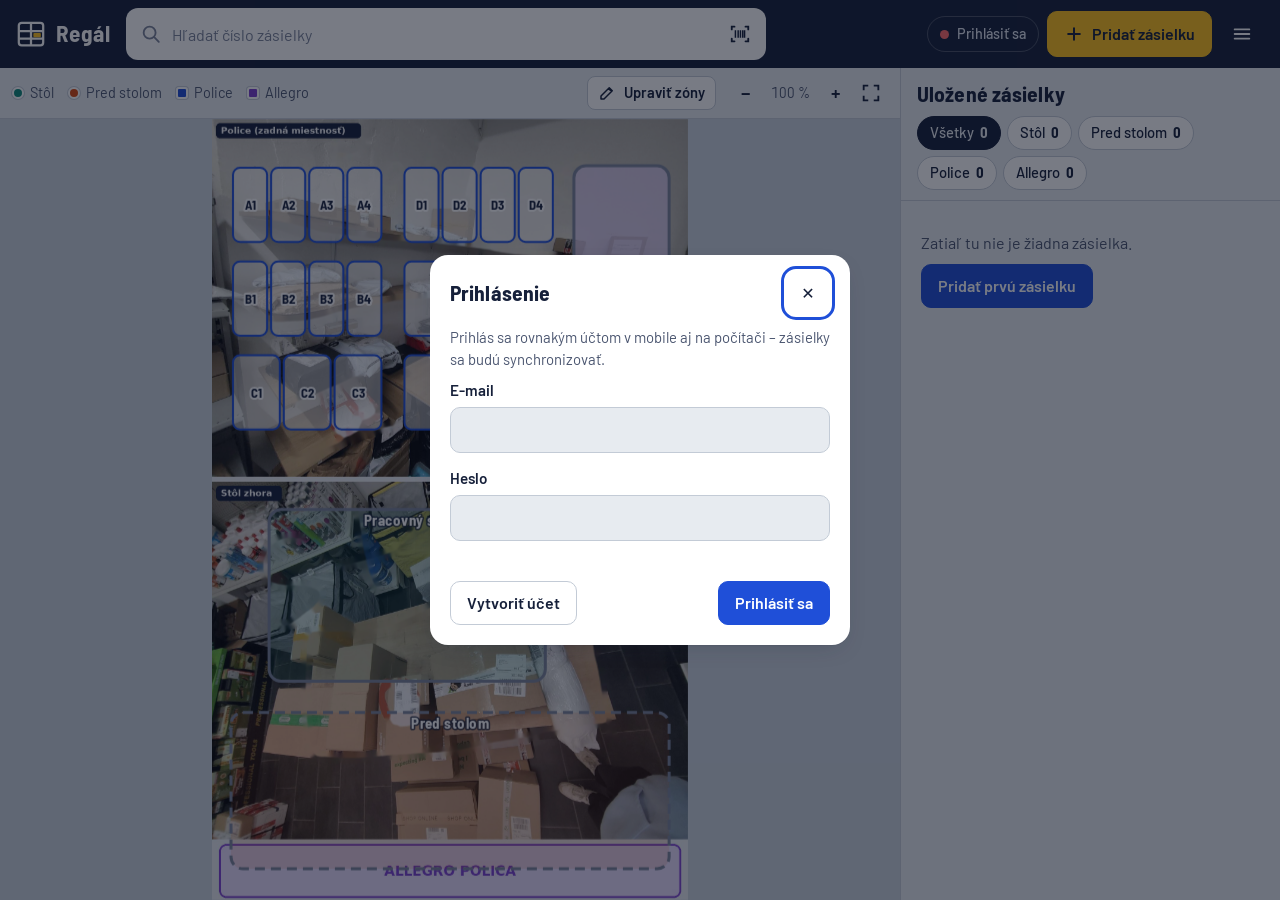
==== commit 3ebdbd64: "1.0.4: úprava zón – presun a naťahovanie stola" ====
--- a/index.html
+++ b/index.html
@@ -56,6 +56,10 @@
           <li><i class="lg lg-shelf"></i>Police</li>
           <li><i class="lg lg-allegro"></i>Allegro</li>
         </ul>
+        <button type="button" class="btn small edit-zones" data-edit-zones>
+          <svg viewBox="0 0 24 24" aria-hidden="true"><path d="M4 20h4L19 9l-4-4L4 16v4zM14 6l4 4" fill="none" stroke="currentColor" stroke-width="2" stroke-linejoin="round"/></svg>
+          <span>Upraviť zóny</span>
+        </button>
         <div class="zoom" role="group" aria-label="Priblíženie">
           <button type="button" class="icon-btn small" data-zoom="out" aria-label="Oddialiť">−</button>
           <span id="zoom-level" aria-live="off">100 %</span>
--- a/css/app.css
+++ b/css/app.css
@@ -194,6 +194,9 @@
 .map-photo, .map-schematic, .map-overlay, .map-markers { position: absolute; inset: 0; width: 100%; height: 100%; }
 .map-photo { object-fit: fill; pointer-events: none; }
 .map-overlay { overflow: visible; }
+/* vrstva bodov neblokuje úchyty zón pod sebou – klikateľné sú iba samotné body */
+.map-markers { pointer-events: none; }
+.map-markers .marker { pointer-events: auto; }
 
 .sch-floor { fill: var(--card); }
 .sch-grid { stroke: var(--line); stroke-width: 1; opacity: .5; }
@@ -546,3 +549,24 @@
   *, *::before, *::after { animation-duration: .001ms !important; animation-iteration-count: 1 !important; transition-duration: .001ms !important; }
   .marker-ring { animation: none; opacity: 1; scale: 1.1; }
 }
+
+/* úhľadné dlaždice sektorov a obdĺžnikové zóny na fotke */
+.sector.boxed { fill: rgba(255, 255, 255, .55); stroke: var(--c-shelf); stroke-width: 2; }
+.sector.boxed.has { fill: color-mix(in srgb, var(--c-shelf) 30%, rgba(255, 255, 255, .6)); }
+.sector.boxed.is-found { fill: color-mix(in srgb, var(--signal) 75%, transparent); stroke: var(--ink); stroke-width: 3; }
+.map-overlay .sector.boxed + .sector-label { fill: var(--ink); stroke: rgba(255, 255, 255, .9); stroke-width: 4px; font-size: 13px; }
+.zone.boxed { stroke-dasharray: none; stroke-width: 3; }
+.zone-table.boxed { fill: color-mix(in srgb, var(--c-table) 16%, transparent); stroke: var(--c-table); }
+.zone-front.boxed { fill: color-mix(in srgb, var(--c-front) 12%, transparent); stroke: var(--c-front); stroke-dasharray: 10 6; }
+.zone-allegro.boxed { fill: color-mix(in srgb, var(--c-allegro) 20%, rgba(255, 255, 255, .7)); }
+.zone.boxed.is-found { stroke: var(--signal); stroke-width: 5; }
+.zone-label-table, .zone-label-front { font-size: 15px; }
+
+/* úprava zón: väčšie úchyty, okrajové úchyty štvorcové */
+.calib-hit { fill: transparent; stroke: none; cursor: grab; }
+.calib-handle.edge { fill: #fff; }
+.map-viewport.calib-dragging, .map-viewport.calib-dragging * { cursor: grabbing !important; }
+.calib-quad.active { cursor: move; }
+.map-tools .edit-zones { margin-left: auto; min-height: 34px; padding: 0 10px; }
+.map-tools .edit-zones svg { width: 18px; height: 18px; }
+@media (max-width: 899px) { .map-tools .edit-zones span { display: none; } .map-tools .edit-zones { width: 36px; padding: 0; } }
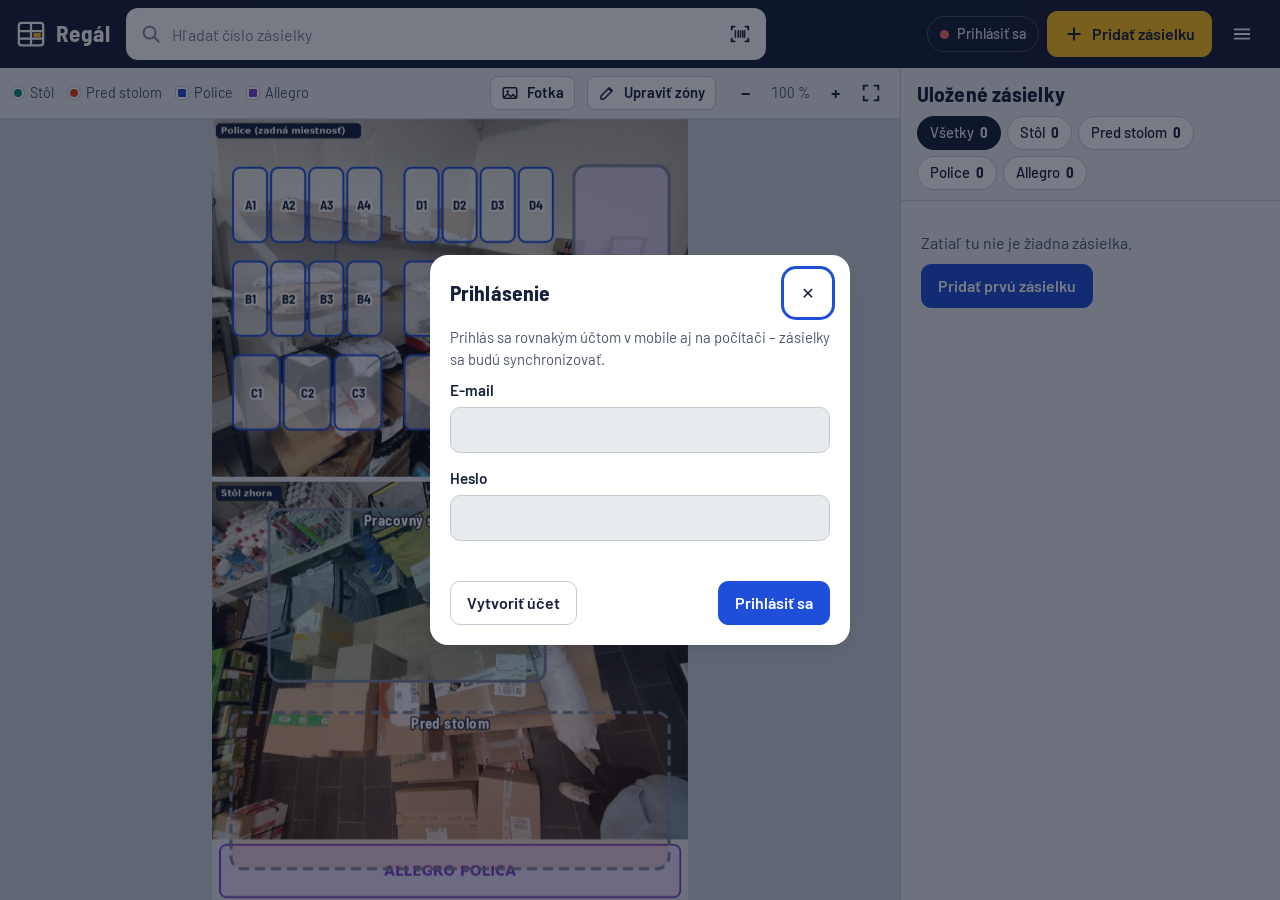
==== commit 2eaf633e: "1.0.5: prepínač fotky – iba zóny" ====
--- a/index.html
+++ b/index.html
@@ -56,6 +56,10 @@
           <li><i class="lg lg-shelf"></i>Police</li>
           <li><i class="lg lg-allegro"></i>Allegro</li>
         </ul>
+        <button type="button" class="btn small toggle-photo" data-toggle-photo aria-pressed="true" title="Zapnúť alebo vypnúť fotku pod zónami">
+          <svg viewBox="0 0 24 24" aria-hidden="true"><rect x="3" y="5" width="18" height="14" rx="2" fill="none" stroke="currentColor" stroke-width="2"/><circle cx="9" cy="10" r="1.8" fill="currentColor"/><path d="m4 18 5-5 4 4 3-3 4 4" fill="none" stroke="currentColor" stroke-width="2" stroke-linejoin="round"/></svg>
+          <span>Fotka</span>
+        </button>
         <button type="button" class="btn small edit-zones" data-edit-zones>
           <svg viewBox="0 0 24 24" aria-hidden="true"><path d="M4 20h4L19 9l-4-4L4 16v4zM14 6l4 4" fill="none" stroke="currentColor" stroke-width="2" stroke-linejoin="round"/></svg>
           <span>Upraviť zóny</span>
--- a/css/app.css
+++ b/css/app.css
@@ -518,7 +518,10 @@
   .map-panel { height: min(62dvh, 620px); }
   .side { border-left: 0; border-top: 1px solid var(--line); }
   .plist { overflow: visible; }
-  .legend { gap: 8px; font-size: .78rem; flex-wrap: nowrap; white-space: nowrap; }
+  .legend { gap: 8px; font-size: .78rem; flex-wrap: nowrap; white-space: nowrap; flex: 1 1 auto; min-width: 0; overflow-x: auto; scrollbar-width: none; }
+  .legend::-webkit-scrollbar { display: none; }
+  .map-tools > * { flex-shrink: 0; }
+  .map-tools > .legend { flex-shrink: 1; }
   .result { top: auto; bottom: 8px; left: 8px; right: 8px; width: auto; max-height: 62%; overflow: auto; }
   .res-place .big { font-size: 2.6rem; }
   .no-photo { top: auto; bottom: 10px; left: 10px; right: 10px; max-width: none; }
@@ -570,3 +573,21 @@
 .map-tools .edit-zones { margin-left: auto; min-height: 34px; padding: 0 10px; }
 .map-tools .edit-zones svg { width: 18px; height: 18px; }
 @media (max-width: 899px) { .map-tools .edit-zones span { display: none; } .map-tools .edit-zones { width: 36px; padding: 0; } }
+
+/* prepínač fotky */
+.map-tools .toggle-photo { margin-left: auto; min-height: 34px; padding: 0 10px; }
+.map-tools .toggle-photo + .edit-zones { margin-left: 0; }
+.map-tools .toggle-photo svg { width: 18px; height: 18px; }
+.map-tools .toggle-photo[aria-pressed="false"] { background: var(--ink); color: var(--paper); border-color: var(--ink); }
+@media (max-width: 899px) { .map-tools .toggle-photo span { display: none; } .map-tools .toggle-photo { width: 36px; padding: 0; } }
+
+/* „iba zóny“ – čistý podklad, výrazné dlaždice */
+.map-stage.zones-only { background: var(--card); border-radius: 6px; box-shadow: 0 0 0 1px var(--line); }
+.zones-only .sch-block { stroke: none; fill: none; }
+.zones-only .sch-grid { opacity: .35; }
+.zones-only .sector.boxed { fill: color-mix(in srgb, var(--c-shelf) 10%, var(--card)); stroke: var(--c-shelf); }
+.zones-only .sector.boxed.has { fill: color-mix(in srgb, var(--c-shelf) 26%, var(--card)); }
+.zones-only .sector.boxed.is-found { fill: var(--signal); stroke: var(--ink); }
+.zones-only .zone-label { fill: var(--ink); stroke: var(--card); }
+.zones-only .zone-table.boxed { fill: color-mix(in srgb, var(--c-table) 18%, var(--card)); }
+.zones-only .zone-front.boxed { fill: color-mix(in srgb, var(--c-front) 10%, var(--card)); }
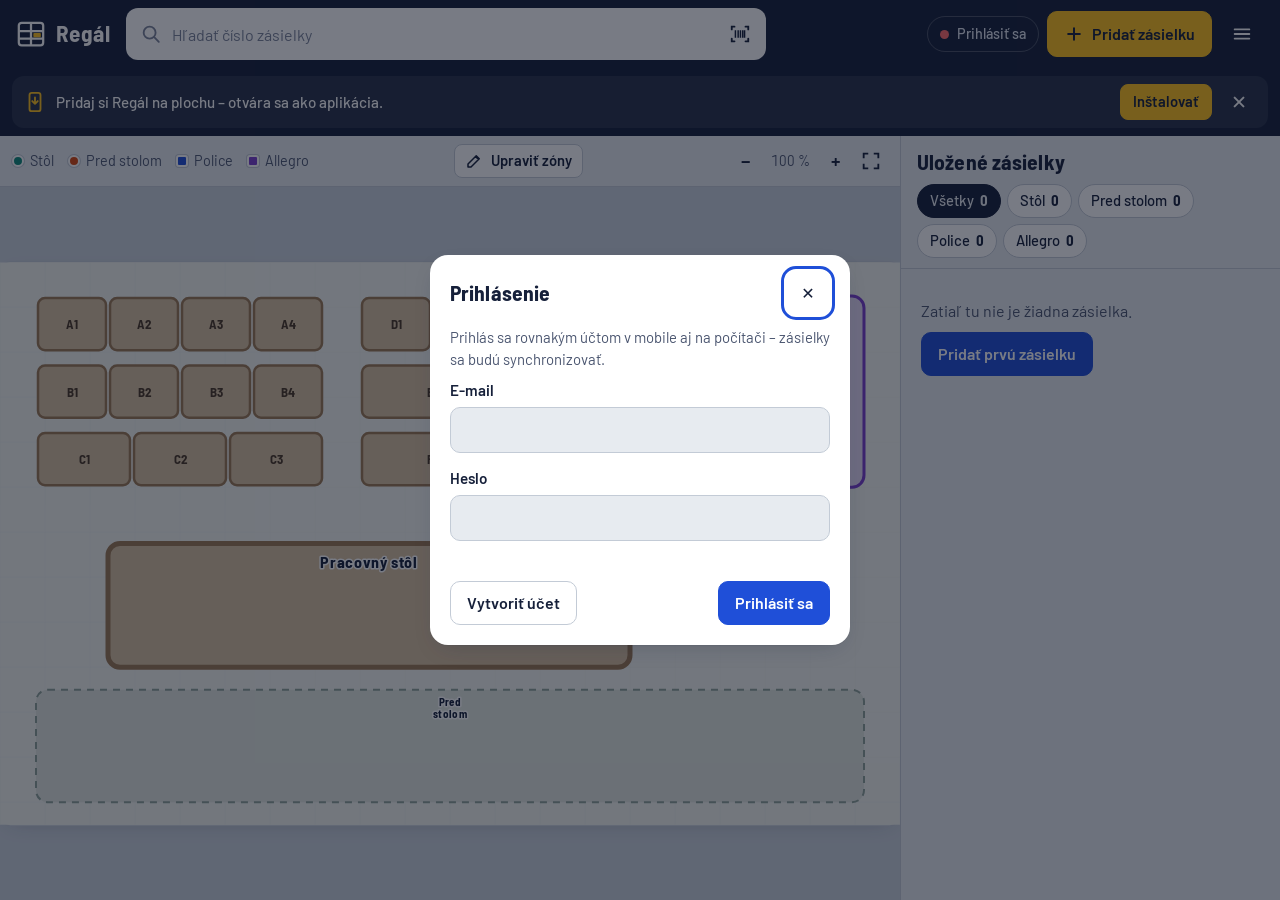
==== commit 1b08f2ac: "1.0.7: tlačidlo Inštalovať na stránke" ====
--- a/index.html
+++ b/index.html
@@ -43,6 +43,12 @@
         <svg viewBox="0 0 24 24" aria-hidden="true"><path d="M4 7h16M4 12h16M4 17h16" stroke="currentColor" stroke-width="2" stroke-linecap="round"/></svg>
       </button>
     </div>
+    <div id="install-bar" class="install-bar" hidden>
+    <svg viewBox="0 0 24 24" aria-hidden="true"><rect x="6" y="2" width="12" height="20" rx="2.5" fill="none" stroke="currentColor" stroke-width="2"/><path d="M12 7v7m-3-3 3 3 3-3" fill="none" stroke="currentColor" stroke-width="2" stroke-linecap="round" stroke-linejoin="round"/></svg>
+    <span>Pridaj si Regál na plochu – otvára sa ako aplikácia.</span>
+    <button type="button" class="btn small primary" data-install>Inštalovať</button>
+    <button type="button" class="icon-btn small" data-install-close aria-label="Skryť ponuku inštalácie">✕</button>
+  </div>
   </header>
 
   <div id="banner" class="banner" hidden></div>
@@ -286,11 +292,7 @@
       <h2 id="ios-title">Pridať Regál na plochu</h2>
       <button type="button" class="icon-btn" data-close aria-label="Zavrieť">✕</button>
     </header>
-    <ol class="steps">
-      <li>V Safari ťukni na tlačidlo <b>Zdieľať</b> (štvorec so šípkou).</li>
-      <li>Vyber <b>Pridať na plochu</b>.</li>
-      <li>Potvrď <b>Pridať</b>. Pri prvom skenovaní povoľ fotoaparát.</li>
-    </ol>
+    <ol class="steps" data-install-steps></ol>
   </dialog>
 
   <div id="toasts" class="toasts" aria-live="polite"></div>
--- a/css/app.css
+++ b/css/app.css
@@ -491,7 +491,8 @@
 /* ------------------------------------------------------------ mobil */
 @media (max-width: 899px) {
   :root { --top-h: 112px; --nav-h: 68px; }
-  .top { grid-template-columns: 1fr auto; grid-template-areas: 'brand actions' 'search search'; gap: 8px 10px; padding-top: 8px; }
+  .top { grid-template-columns: 1fr auto; grid-template-areas: 'brand actions' 'search search' 'install install'; gap: 8px 10px; padding-top: 8px; }
+  .install-bar { grid-area: install; }
   .brand { grid-area: brand; font-size: 1.3rem; }
   .search { grid-area: search; max-width: none; }
   .top-actions { grid-area: actions; }
@@ -522,7 +523,7 @@
   .legend::-webkit-scrollbar { display: none; }
   .map-tools > * { flex-shrink: 0; }
   .map-tools > .legend { flex-shrink: 1; }
-  .result { top: auto; bottom: 8px; left: 8px; right: 8px; width: auto; max-height: 62%; overflow: auto; }
+  .result { position: relative; top: auto; right: auto; width: auto; margin: 8px; max-height: none; overflow: visible; }
   .res-place .big { font-size: 2.6rem; }
   .no-photo { top: auto; bottom: 10px; left: 10px; right: 10px; max-width: none; }
   .bottom-nav {
@@ -545,7 +546,9 @@
   /* na mobile hlášky hore pod hlavičkou – nezakrývajú tlačidlá pri spodku obrazovky */
   .toasts { top: calc(var(--top-h) + env(safe-area-inset-top, 0px) + 8px); bottom: auto; }
   /* pri výbere miesta sa mapa aj panel zmestia na obrazovku bez posúvania stránky */
-  .map-panel:has(.action-bar:not([hidden])) { height: calc(100dvh - var(--top-h) - var(--nav-h) - env(safe-area-inset-top, 0px) - env(safe-area-inset-bottom, 0px)); }
+  /* mobil: výška mapy podľa tvaru mapy (schéma je nízka a široká), karta výsledku je POD mapou → mapa nie je zakrytá */
+  .map-panel { height: auto; }
+  .map-root { flex: none; height: var(--map-h, 52dvh); }
 }
 
 @media (prefers-reduced-motion: reduce) {
@@ -591,3 +594,36 @@
 .zones-only .zone-label { fill: var(--ink); stroke: var(--card); }
 .zones-only .zone-table.boxed { fill: color-mix(in srgb, var(--c-table) 18%, var(--card)); }
 .zones-only .zone-front.boxed { fill: color-mix(in srgb, var(--c-front) 10%, var(--card)); }
+
+/* ---------- schéma v štýle pôvodnej mapy: drevené police, stôl, prerušovaná zóna pred stolom ---------- */
+:root { --wood: #D8C1A0; --wood-edge: #9C7A55; --wood-ink: #4A3826; --schema-bg: #F4F6F1; --front-bg: #E3E8E1; }
+@media (prefers-color-scheme: dark) { :root:not([data-theme="light"]) { --wood: #6B5640; --wood-edge: #B08F68; --wood-ink: #F2E6D6; --schema-bg: #1B2232; --front-bg: #263040; } }
+.map-stage.zones-only { background: var(--schema-bg); border-radius: 10px; box-shadow: 0 0 0 1px var(--line), 0 6px 20px -12px rgba(22,32,58,.35); }
+.zones-only .sch-floor { fill: var(--schema-bg); }
+.zones-only .sch-grid { opacity: .12; }
+.zones-only .sector.boxed { fill: var(--wood); stroke: var(--wood-edge); stroke-width: 2.5; }
+.zones-only .sector.boxed.has { fill: var(--wood); stroke: var(--c-shelf); stroke-width: 3.5; }
+.zones-only .sector.boxed.is-found { fill: var(--signal); stroke: var(--ink); stroke-width: 3; }
+.zones-only .sector-label, .map-overlay .sector.boxed + .sector-label { font: 700 13px var(--f-sign); }
+.zones-only .sector.boxed + .sector-label { fill: var(--wood-ink); stroke: none; }
+.zones-only .zone-table.boxed { fill: var(--wood); stroke: var(--wood-edge); stroke-width: 5; }
+.zones-only .zone-front.boxed { fill: var(--front-bg); stroke: #8FA39A; stroke-width: 2; stroke-dasharray: 7 6; }
+.zones-only .zone-allegro.boxed { fill: color-mix(in srgb, var(--c-allegro) 18%, var(--card)); stroke: var(--c-allegro); stroke-width: 3; }
+.zones-only .zone.boxed.is-found { stroke: var(--signal); stroke-width: 6; stroke-dasharray: none; }
+.zones-only .zone-label { fill: var(--wood-ink); stroke: none; font: 700 14px var(--f-sign); letter-spacing: .04em; }
+.zones-only .zone-label-front { font-size: 11px; fill: #5D6F66; }
+.zones-only .zone-label-allegro { fill: var(--c-allegro); font-size: 14px; }
+.zones-only .zone-label-table { font-size: 16px; }
+
+/* ponuka inštalácie na plochu */
+/* je súčasťou hlavičky (riadok cez celú šírku) → výška mapy sa počíta správne */
+.install-bar {
+  grid-column: 1 / -1; display: flex; align-items: center; gap: 10px; margin: 0 -4px;
+  padding: 8px 12px; border-radius: 12px; background: rgba(255, 255, 255, .08); color: #fff; font-weight: 500; font-size: .95rem;
+}
+.install-bar > svg { color: var(--signal); }
+.install-bar .btn.primary { background: var(--signal); border-color: var(--signal); color: var(--signal-ink); }
+.install-bar .icon-btn { color: #fff; }
+.install-bar span { flex: 1; min-width: 0; }
+.install-bar .btn { flex: none; }
+@media (max-width: 899px) { .install-bar { font-size: .88rem; padding-top: 6px; padding-bottom: 6px; } }
